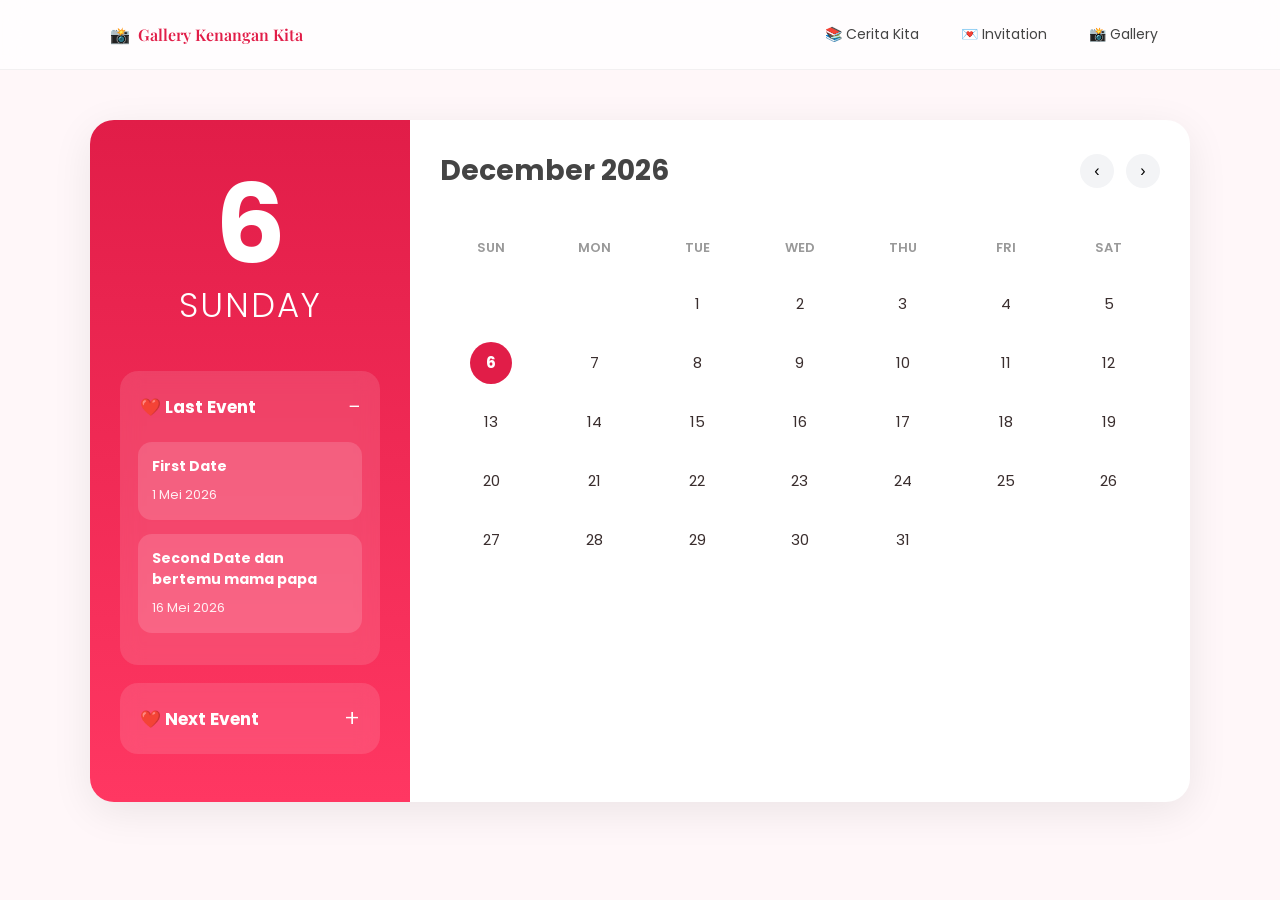
==== gallery.html @ 0f1ab936 "add gallery" ====
﻿<!DOCTYPE html>
<html lang="en">

<head>
    <meta charset="UTF-8">
    <meta name="viewport" content="width=device-width, initial-scale=1.0">
    <title>Gallery Kita</title>

    <link
        href="https://fonts.googleapis.com/css2?family=Crimson+Text:wght@400;600&family=Poppins:wght@300;400;500;600&family=Playfair+Display:wght@600&display=swap"
        rel="stylesheet">

    <style>
        :root {
            --bg: #fff7f9;
            --text: #3a2e2e;
            --accent: #22c55e;
        }

        * {
            box-sizing: border-box;
        }

        body {
            margin: 0;
            background: var(--bg);
            font-family: 'Crimson Text', serif;
            color: var(--text);
        }

        /* HEADER */
        .header {
            position: fixed;
            top: 0;
            width: 100%;
            height: 70px;
            z-index: 9999;

            backdrop-filter: blur(14px);
            background: rgba(255, 255, 255, 0.75);
            border-bottom: 1px solid rgba(0, 0, 0, 0.05);

            display: flex;
            justify-content: center;
            align-items: center;
            font-family: 'Playfair Display', serif;
        }

        .header-inner {
            width: 100%;
            max-width: 1100px;
            display: flex;
            align-items: center;
            justify-content: space-between;
            padding: 0 20px;
        }

        /* BRAND */
        .brand {
            font-size: 16px;
            font-weight: 600;
            color: #e11d48;
            display: flex;
            align-items: center;
            gap: 8px;
        }

        /* NAV */
        .nav {
            display: flex;
            gap: 18px;
        }

        .nav a {
            text-decoration: none;
            font-family: 'Poppins', sans-serif;
            font-size: 14px;
            color: #444;
            padding: 8px 12px;
            border-radius: 999px;
            transition: 0.3s ease;
        }

        .nav a:hover {
            background: #dcfce7;
            color: #e11d48;
        }

        /* HAMBURGER */
        .menu-toggle {
            display: none;
            font-size: 24px;
            cursor: pointer;
            color: #e11d48;
        }

        /* CALENDAR SECTION */
        .calendar-section {
            padding-top: 120px;
            display: flex;
            justify-content: center;
            padding-left: 20px;
            padding-right: 20px;
            padding-bottom: 50px;
        }

        .calendar-container {
            width: 100%;
            max-width: 1100px;
            background: white;
            border-radius: 24px;
            overflow: hidden;
            box-shadow:
                0 10px 40px rgba(0, 0, 0, 0.08);
            display: flex;
        }

        /* LEFT PANEL */
        .calendar-left {
            width: 320px;
            background: linear-gradient(180deg, #e11d48, #ff3762);
            color: white;
            padding: 30px;
            display: flex;
            flex-direction: column;
            justify-content: space-between;
        }

        .big-date {
            text-align: center;
            margin-top: 20px;
        }

        .big-date h1 {
            margin: 0;
            font-size: 110px;
            line-height: 1;
            font-family: 'Poppins', sans-serif;
        }

        .big-date span {
            font-size: 34px;
            font-family: 'Poppins', sans-serif;
            font-weight: 300;
            letter-spacing: 2px;
        }

        .event-box {
            margin-top: 40px;
        }

        .event-box h3 {
            margin-bottom: 16px;
            font-family: 'Poppins', sans-serif;
            font-size: 18px;
        }

        .event-item {
            background: rgba(255, 255, 255, 0.15);
            padding: 14px;
            border-radius: 14px;
            margin-bottom: 14px;
            font-family: 'Poppins', sans-serif;
        }

        .event-item strong {
            display: block;
            font-size: 14px;
            margin-bottom: 4px;
        }

        .event-item span {
            font-size: 13px;
            opacity: 0.9;
        }

        .create-event {
            margin-top: 40px;
            border-top: 1px solid rgba(255, 255, 255, 0.4);
            padding-top: 20px;
            display: flex;
            justify-content: space-between;
            align-items: center;
            font-family: 'Poppins', sans-serif;
        }

        .plus-btn {
            width: 34px;
            height: 34px;
            border-radius: 50%;
            border: 2px solid white;
            display: flex;
            align-items: center;
            justify-content: center;
            cursor: pointer;
            transition: 0.3s;
        }

        .plus-btn:hover {
            background: white;
            color: #e11d48;
        }

        /* RIGHT PANEL */
        .calendar-right {
            flex: 1;
            padding: 30px;
        }

        .calendar-top {
            display: flex;
            justify-content: space-between;
            align-items: center;
            margin-bottom: 30px;
            font-family: 'Poppins', sans-serif;
        }

        .calendar-top h2 {
            margin: 0;
            font-size: 28px;
            color: #444;
        }

        .month-nav {
            display: flex;
            gap: 12px;
            align-items: center;
        }

        .month-nav button {
            border: none;
            background: #f3f4f6;
            width: 34px;
            height: 34px;
            border-radius: 50%;
            cursor: pointer;
            font-size: 16px;
            transition: 0.3s;
        }

        .month-nav button:hover {
            background: #e11d48;
            color: white;
        }

        .weekdays,
        .days {
            display: grid;
            grid-template-columns: repeat(7, 1fr);
            text-align: center;
        }

        .weekdays div {
            padding: 16px 0;
            font-family: 'Poppins', sans-serif;
            font-size: 13px;
            font-weight: 600;
            color: #999;
        }

        .days div {
            padding: 18px 0;
            font-family: 'Poppins', sans-serif;
            font-size: 15px;
            position: relative;
            cursor: pointer;
            transition: 0.3s;
        }

        .days div:hover {
            color: #e11d48;
        }

        .today {
            width: 42px;
            height: 42px;
            background: #e11d48;
            color: white;
            border-radius: 50%;
            display: flex !important;
            justify-content: center;
            align-items: center;
            margin: auto;
            font-weight: bold;
        }

        .event-dot::after {
            content: '';
            width: 6px;
            height: 6px;
            background: #e11d48;
            border-radius: 50%;
            position: absolute;
            bottom: 10px;
            left: 50%;
            transform: translateX(-50%);
        }

        /* RESPONSIVE */
        @media (max-width: 768px) {

            .calendar-container {
                flex-direction: column;
            }

            .calendar-left {
                width: 100%;
            }

            .big-date h1 {
                font-size: 90px;
            }

            .calendar-right {
                padding: 20px;
            }

            .nav {
                position: absolute;
                top: 70px;
                right: 0;
                left: 0;

                background: rgba(255, 255, 255, 0.95);
                backdrop-filter: blur(10px);

                flex-direction: column;
                gap: 0;

                overflow: hidden;
                max-height: 0;
                transition: 0.3s ease;
            }

            .nav a {
                padding: 14px 20px;
                border-radius: 0;
                border-bottom: 1px solid rgba(0, 0, 0, 0.05);
            }

            .nav.active {
                max-height: 300px;
            }

            .menu-toggle {
                display: block;
            }
        }

        /* EVENT ACTIVE */
        .has-event {
            position: relative;
        }

        .has-event::after {
            content: '';
            width: 6px;
            height: 6px;
            background: #e11d48;
            border-radius: 50%;
            position: absolute;
            bottom: 8px;
            left: 50%;
            transform: translateX(-50%);
        }

        .has-event:hover {
            color: #e11d48;
            font-weight: 600;
        }

        /* MODAL */
        .event-modal {
            position: fixed;
            inset: 0;
            background: rgba(0, 0, 0, 0.45);
            display: flex;
            justify-content: center;
            align-items: center;
            z-index: 99999;

            opacity: 0;
            visibility: hidden;
            transition: 0.3s ease;
        }

        .event-modal.active {
            opacity: 1;
            visibility: visible;
        }

        .modal-content {
            width: 90%;
            max-width: 700px;
            background: white;
            border-radius: 24px;
            overflow: hidden;
            animation: popup 0.3s ease;
        }

        @keyframes popup {
            from {
                transform: scale(0.9);
                opacity: 0;
            }

            to {
                transform: scale(1);
                opacity: 1;
            }
        }

        .modal-header {
            background: linear-gradient(180deg, #e11d48, #ff3762);
            color: white;
            padding: 24px;
            position: relative;
        }

        .modal-header h2 {
            margin: 0;
            font-family: 'Poppins', sans-serif;
        }

        .modal-header p {
            margin-top: 8px;
            opacity: 0.9;
            font-family: 'Poppins', sans-serif;
        }

        .close-modal {
            position: absolute;
            top: 18px;
            right: 20px;
            font-size: 24px;
            cursor: pointer;
        }

        .modal-body {
            padding: 24px;
        }

        /* CAROUSEL */
        .carousel {
            position: relative;
            width: 100%;
            margin-top: 20px;
            overflow: hidden;
            border-radius: 18px;
        }

        .carousel-track {
            display: flex;
            transition: transform 0.4s ease;
        }

        .carousel-slide {
            min-width: 100%;
        }

        .carousel-slide img,
        .carousel-slide video {
            width: 100%;
            height: 420px;
            display: block;
            border-radius: 18px;
        }

        .carousel-btn {
            position: absolute;
            top: 50%;
            transform: translateY(-50%);
            width: 42px;
            height: 42px;
            border: none;
            border-radius: 50%;
            background: rgba(255, 255, 255, 0.85);
            cursor: pointer;
            font-size: 20px;
            z-index: 10;
            transition: 0.3s;
        }

        .carousel-btn:hover {
            background: white;
        }

        .carousel-prev {
            left: 14px;
        }

        .carousel-next {
            right: 14px;
        }

        .carousel-indicators {
            display: flex;
            justify-content: center;
            gap: 8px;
            margin-top: 14px;
        }

        .carousel-dot {
            width: 10px;
            height: 10px;
            border-radius: 50%;
            background: #ddd;
            cursor: pointer;
            transition: 0.3s;
        }

        .carousel-dot.active {
            background: #e11d48;
        }

        .media-landscape {
            width: 100%;
            height: 420px;
            object-fit: cover;
        }

        .media-portrait {
            width: 100%;
            height: 420px;
            object-fit: contain;
            background: #111;
            padding: 10px;
        }

        @media (max-width: 768px) {

            .media-landscape,
            .media-portrait {
                height: 260px;
            }
        }

        @media (max-width: 768px) {

            .carousel-slide img,
            .carousel-slide video {
                height: 260px;
            }
        }

        /* ACCORDION */
        .accordion-group {
            margin-top: 40px;
        }

        .accordion-item {
            margin-bottom: 18px;
            border-radius: 18px;
            overflow: hidden;
            background: rgba(255, 255, 255, 0.12);
            backdrop-filter: blur(10px);
        }

        .accordion-header {
            padding: 18px 20px;
            display: flex;
            justify-content: space-between;
            align-items: center;
            cursor: pointer;
            font-family: 'Poppins', sans-serif;
            transition: 0.3s ease;
        }

        .accordion-header:hover {
            background: rgba(255, 255, 255, 0.08);
        }

        .accordion-header h3 {
            margin: 0;
            font-size: 17px;
        }

        .accordion-header span {
            font-size: 24px;
            font-weight: 300;
        }

        .accordion-content {
            max-height: 0;
            overflow: hidden;
            transition: 0.4s ease;
            padding: 0 18px;
        }

        .accordion-item.active .accordion-content {
            max-height: 500px;
            padding: 0 18px 18px;
        }

        .accordion-item.active .accordion-header span {
            content: "−";
        }
    </style>
</head>

<body>

    <div class="header">
        <div class="header-inner">

            <div class="brand">
                📸 <span>Gallery Kenangan Kita</span>
            </div>

            <div class="nav">
                <a href="index.html">📚 Cerita Kita</a>
                <a href="https://almayrizqd.github.io" target="_blank">💌 Invitation</a>
                <a href="gallery.html">📸 Gallery</a>
            </div>

            <div class="menu-toggle" id="menuToggle">☰</div>
        </div>
    </div>

    <!-- CALENDAR -->
    <section class="calendar-section">

        <div class="calendar-container">

            <!-- LEFT -->
            <div class="calendar-left">

                <div>
                    <div class="big-date">
                        <h1 id="todayDate">27</h1>
                        <span id="todayDay">THURSDAY</span>
                    </div>

                    <!-- ACCORDION -->
                    <div class="accordion-group">

                        <!-- LAST EVENT -->
                        <div class="accordion-item active">

                            <div class="accordion-header">
                                <h3>❤️ Last Event</h3>
                                <span>−</span>
                            </div>

                            <div class="accordion-content">

                                <div class="event-item">
                                    <strong>First Date</strong>
                                    <span>1 Mei 2026</span>
                                </div>

                                <div class="event-item">
                                    <strong>Second Date dan bertemu mama papa</strong>
                                    <span>16 Mei 2026</span>
                                </div>

                            </div>

                        </div>

                        <!-- NEXT EVENT -->
                        <div class="accordion-item">

                            <div class="accordion-header">
                                <h3>❤️ Next Event</h3>
                                <span>+</span>
                            </div>

                            <div class="accordion-content">

                                <div class="event-item">
                                    <strong>Ketemu Mama Papa</strong>
                                    <span>30/31 Mei 2026</span>
                                </div>

                                <div class="event-item">
                                    <strong>Aquarium Date</strong>
                                    <span>22 Juni 2026</span>
                                </div>

                                <div class="event-item">
                                    <strong>Tracking</strong>
                                    <span>Belum ditentukan</span>
                                </div>

                            </div>

                        </div>

                    </div>
                </div>

            </div>

            <!-- RIGHT -->
            <div class="calendar-right">

                <div class="calendar-top">
                    <h2 id="monthYear"></h2>

                    <div class="month-nav">
                        <button id="prevBtn">‹</button>
                        <button id="nextBtn">›</button>
                    </div>
                </div>

                <div class="weekdays">
                    <div>SUN</div>
                    <div>MON</div>
                    <div>TUE</div>
                    <div>WED</div>
                    <div>THU</div>
                    <div>FRI</div>
                    <div>SAT</div>
                </div>

                <div class="days" id="calendarDays"></div>

            </div>

        </div>

    </section>

    <!-- EVENT MODAL -->
    <div class="event-modal" id="eventModal">

        <div class="modal-content">

            <div class="modal-header">
                <span class="close-modal" id="closeModal">✕</span>

                <h2 id="modalTitle">Event Title</h2>
                <p id="modalDate">Tanggal Event</p>
            </div>

            <div class="modal-body">

                <p id="modalDescription">
                    Deskripsi event
                </p>

                <div class="carousel">

                    <button class="carousel-btn carousel-prev" id="prevSlide">‹</button>

                    <div class="carousel-track" id="modalGallery"></div>

                    <button class="carousel-btn carousel-next" id="nextSlide">›</button>

                </div>

                <div class="carousel-indicators" id="carouselIndicators"></div>

            </div>

        </div>

    </div>

    <script>
        const menuToggle = document.getElementById("menuToggle");
        const nav = document.querySelector(".nav");

        menuToggle.addEventListener("click", () => {
            nav.classList.toggle("active");
        });

        // CALENDAR
        const monthYear = document.getElementById("monthYear");
        const calendarDays = document.getElementById("calendarDays");

        const todayDate = document.getElementById("todayDate");
        const todayDay = document.getElementById("todayDay");

        const prevBtn = document.getElementById("prevBtn");
        const nextBtn = document.getElementById("nextBtn");

        const months = [
            "January", "February", "March", "April", "May", "June",
            "July", "August", "September", "October", "November", "December"
        ];

        const daysName = [
            "SUNDAY", "MONDAY", "TUESDAY", "WEDNESDAY",
            "THURSDAY", "FRIDAY", "SATURDAY"
        ];

        let currentDate = new Date();

        // MODAL
        const eventModal = document.getElementById("eventModal");
        const closeModal = document.getElementById("closeModal");

        const modalTitle = document.getElementById("modalTitle");
        const modalDate = document.getElementById("modalDate");
        const modalDescription = document.getElementById("modalDescription");
        const modalGallery = document.getElementById("modalGallery");

        let currentSlide = 0;

        function openEventModal(eventData) {

            modalTitle.innerText = eventData.title;
            modalDate.innerText = eventData.date;
            modalDescription.innerText = eventData.description;

            modalGallery.innerHTML = "";
            carouselIndicators.innerHTML = "";

            currentSlide = 0;

            eventData.images.forEach((item, index) => {

                const slide = document.createElement("div");
                slide.classList.add("carousel-slide");

                const orientationClass =
                    item.orientation === "portrait"
                        ? "media-portrait"
                        : "media-landscape";

                if (item.type === "image") {

                    slide.innerHTML = `
            <img
                src="${item.src}"
                class="${orientationClass}"
                alt=""
            >
        `;

                } else if (item.type === "video") {

                    slide.innerHTML = `
            <video
                controls
                class="${orientationClass}"
            >
                <source src="${item.src}" type="video/mp4">
            </video>
        `;
                }

                modalGallery.appendChild(slide);

                // INDICATOR
                const dot = document.createElement("div");
                dot.classList.add("carousel-dot");

                if (index === 0) {
                    dot.classList.add("active");
                }

                dot.addEventListener("click", () => {
                    currentSlide = index;
                    updateCarousel();
                });

                carouselIndicators.appendChild(dot);
            });

            updateCarousel();

            eventModal.classList.add("active");
        }

        closeModal.addEventListener("click", () => {
            eventModal.classList.remove("active");
        });

        eventModal.addEventListener("click", (e) => {
            if (e.target === eventModal) {
                eventModal.classList.remove("active");
            }
        });

        // ACCORDION
        const accordionItems = document.querySelectorAll(".accordion-item");

        accordionItems.forEach(item => {

            const header = item.querySelector(".accordion-header");
            const icon = header.querySelector("span");

            header.addEventListener("click", () => {

                item.classList.toggle("active");

                if (item.classList.contains("active")) {
                    icon.innerText = "−";
                } else {
                    icon.innerText = "+";
                }
            });

        });

        const prevSlide = document.getElementById("prevSlide");
        const nextSlide = document.getElementById("nextSlide");
        const carouselIndicators = document.getElementById("carouselIndicators");

        function updateCarousel() {

            modalGallery.style.transform =
                `translateX(-${currentSlide * 100}%)`;

            const dots = document.querySelectorAll(".carousel-dot");

            dots.forEach(dot => dot.classList.remove("active"));

            if (dots[currentSlide]) {
                dots[currentSlide].classList.add("active");
            }
        }

        prevSlide.addEventListener("click", () => {

            const totalSlides =
                document.querySelectorAll(".carousel-slide").length;

            currentSlide--;

            if (currentSlide < 0) {
                currentSlide = totalSlides - 1;
            }

            updateCarousel();
        });

        nextSlide.addEventListener("click", () => {

            const totalSlides =
                document.querySelectorAll(".carousel-slide").length;

            currentSlide++;

            if (currentSlide >= totalSlides) {
                currentSlide = 0;
            }

            updateCarousel();
        });

        function renderCalendar() {

            const year = currentDate.getFullYear();
            const month = currentDate.getMonth();

            monthYear.innerText = `${months[month]} ${year}`;

            const firstDay = new Date(year, month, 1).getDay();
            const lastDate = new Date(year, month + 1, 0).getDate();

            calendarDays.innerHTML = "";

            for (let i = 0; i < firstDay; i++) {
                const blank = document.createElement("div");
                calendarDays.appendChild(blank);
            }

            for (let day = 1; day <= lastDate; day++) {

                const dayDiv = document.createElement("div");
                dayDiv.innerText = day;

                const today = new Date();

                if (
                    day === today.getDate() &&
                    month === today.getMonth() &&
                    year === today.getFullYear()
                ) {
                    dayDiv.classList.add("today");
                }

                const events = {
                    "2026-05-01": {
                        title: "First Date ❤️",
                        date: "1 Mei 2026",
                        description: "First Date Kitaa 💕",
                        images: [
                            {
                                type: "image",
                                src: "/images/ketemu1.jpeg",
                                orientation: "landscape",
                            },
                            {
                                type: "image",
                                src: "/images/ketemu2.jpeg",
                                orientation: "landscape",
                            },
                            {
                                type: "image",
                                src: "/images/ketemu3.jpeg",
                                orientation: "landscape",
                            },
                            {
                                type: "image",
                                src: "/images/ketemu4.jpeg",
                                orientation: "portrait",
                            },
                            {
                                type: "image",
                                src: "/images/ketemu5.jpeg",
                                orientation: "portrait",
                            },
                            {
                                type: "image",
                                src: "/images/ketemu6.jpeg",
                                orientation: "portrait",
                            },
                            {
                                type: "image",
                                src: "/images/ketemu7.jpeg",
                                orientation: "portrait",
                            },
                            {
                                type: "video",
                                src: "/images/video1.mp4",
                                orientation: "portrait",
                            },
                            {
                                type: "video",
                                src: "/images/video2.mp4",
                                orientation: "landscape",
                            }
                        ]
                    },
                    "2026-05-16": {
                        title: "Ketemu Mama Papa ❤️",
                        date: "16 Mei 2026",
                        description: "Ketemu mama papa dan second date kitaa 💕",
                        images: [
                            {
                                type: "image",
                                src: "/images/ketemu2-1.jpeg",
                                orientation: "landscape",
                            },
                            {
                                type: "image",
                                src: "/images/ketemu2-2.jpeg",
                                orientation: "landscape",
                            },
                            {
                                type: "image",
                                src: "/images/ketemu2-3.jpeg",
                                orientation: "landscape",
                            },
                            {
                                type: "image",
                                src: "/images/ketemu2-4.jpeg",
                                orientation: "portrait",
                            },
                            {
                                type: "image",
                                src: "/images/ketemu2-5.jpeg",
                                orientation: "portrait",
                            },
                            {
                                type: "image",
                                src: "/images/ketemu2-6.jpeg",
                                orientation: "portrait",
                            },
                            {
                                type: "image",
                                src: "/images/ketemu2-7.jpeg",
                                orientation: "landscape",
                            },
                            {
                                type: "image",
                                src: "/images/ketemu2-8.jpeg",
                                orientation: "portrait",
                            },
                            {
                                type: "image",
                                src: "/images/ketemu2-9.jpeg",
                                orientation: "portrait",
                            },
                            {
                                type: "image",
                                src: "/images/ketemu2-10.jpeg",
                                orientation: "portrait",
                            },
                            {
                                type: "image",
                                src: "/images/ketemu2-11.jpeg",
                                orientation: "landscape",
                            },
                            {
                                type: "video",
                                src: "/images/ketemu2-12.mp4",
                                orientation: "portrait",
                            },
                        ]
                    },
                    "2026-05-30": {
                        title: "Ketemu Mama Papa ❤️",
                        date: "30 Mei 2026",
                        description: "Coming Soon yaahhh sayang 💕",
                        images: [
                        ]
                    },

                    "2026-06-22": {
                        title: "Aquarium Date 🐠",
                        date: "22 Juni 2026",
                        description: "Coming Soon yaahhh sayang 💕",
                        images: [

                        ]
                    }
                };

                const fullDate =
                    `${year}-${String(month + 1).padStart(2, '0')}-${String(day).padStart(2, '0')}`;

                if (events[fullDate]) {

                    dayDiv.classList.add("has-event");

                    dayDiv.addEventListener("click", () => {
                        openEventModal(events[fullDate]);
                    });
                }

                calendarDays.appendChild(dayDiv);
            }

            // LEFT BIG DATE
            const today = new Date();

            todayDate.innerText = today.getDate();
            todayDay.innerText = daysName[today.getDay()];
        }

        prevBtn.addEventListener("click", () => {
            currentDate.setMonth(currentDate.getMonth() - 1);
            renderCalendar();
        });

        nextBtn.addEventListener("click", () => {
            currentDate.setMonth(currentDate.getMonth() + 1);
            renderCalendar();
        });

        renderCalendar();
    </script>

</body>

</html>
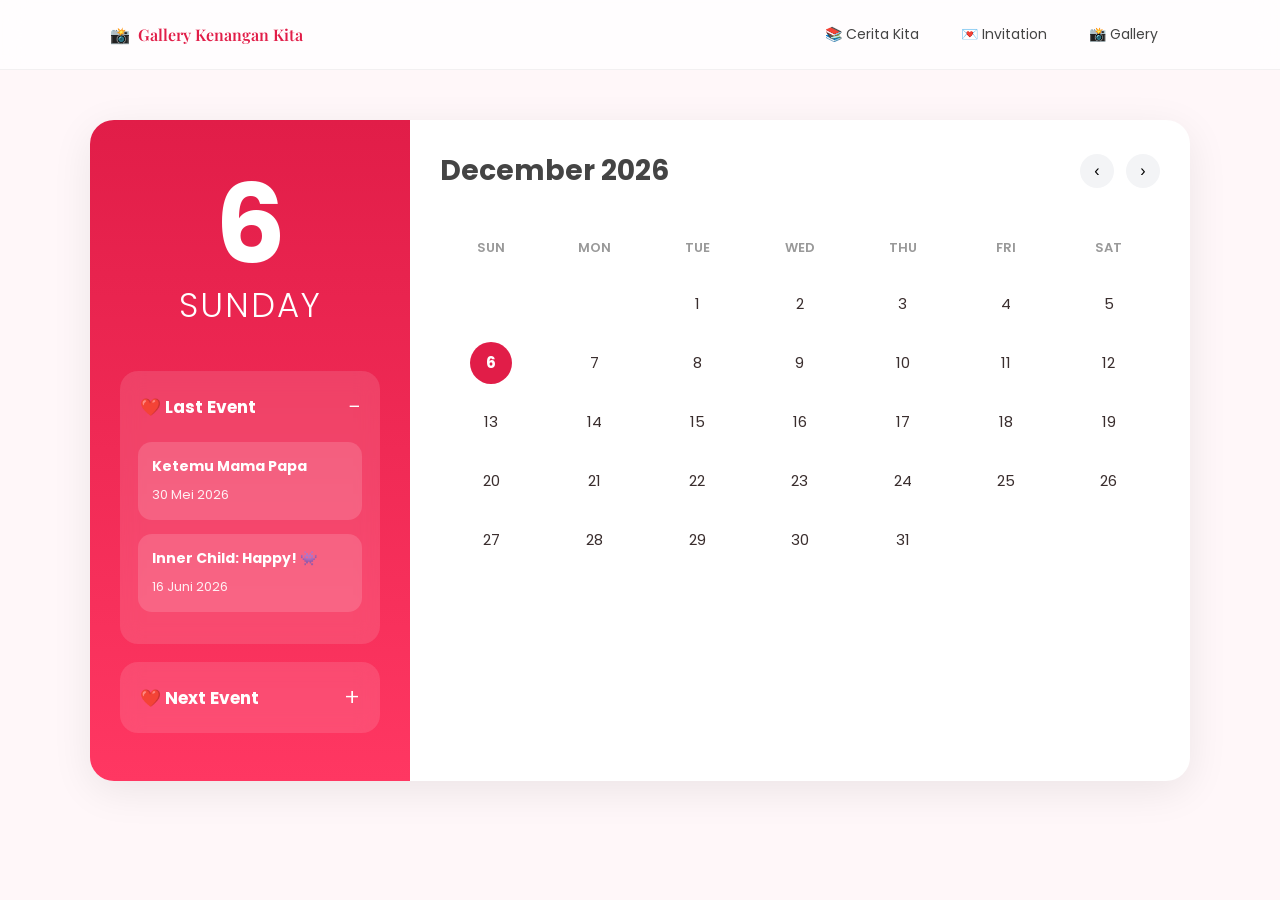
==== commit f7439dc7: "update novel" ====
--- a/gallery.html
+++ b/gallery.html
@@ -645,13 +645,13 @@
                             <div class="accordion-content">
 
                                 <div class="event-item">
-                                    <strong>First Date</strong>
-                                    <span>1 Mei 2026</span>
+                                    <strong>Ketemu Mama Papa</strong>
+                                    <span>30 Mei 2026</span>
                                 </div>
 
                                 <div class="event-item">
-                                    <strong>Second Date dan bertemu mama papa</strong>
-                                    <span>16 Mei 2026</span>
+                                    <strong>Inner Child: Happy! 👾</strong>
+                                    <span>16 Juni 2026</span>
                                 </div>
 
                             </div>
@@ -669,18 +669,8 @@
                             <div class="accordion-content">
 
                                 <div class="event-item">
-                                    <strong>Ketemu Mama Papa</strong>
-                                    <span>30/31 Mei 2026</span>
-                                </div>
-
-                                <div class="event-item">
-                                    <strong>Aquarium Date</strong>
-                                    <span>22 Juni 2026</span>
-                                </div>
-
-                                <div class="event-item">
-                                    <strong>Tracking</strong>
-                                    <span>Belum ditentukan</span>
+                                    <strong>Counting the Days to Jungleland! 🎡</strong>
+                                    <span>27 Juni 2026</span>
                                 </div>
 
                             </div>
@@ -1097,15 +1087,132 @@
                     "2026-05-30": {
                         title: "Ketemu Mama Papa ❤️",
                         date: "30 Mei 2026",
-                        description: "Coming Soon yaahhh sayang 💕",
+                        description: "Ketemu keluarga aku di Summarecon Mall Bekasi 💕",
                         images: [
+                            {
+                                type: "image",
+                                src: "/images/ketemu3-1.jpeg",
+                                orientation: "portrait",
+                            },
+                            {
+                                type: "image",
+                                src: "/images/ketemu3-2.jpeg",
+                                orientation: "portrait",
+                            },
+                            {
+                                type: "image",
+                                src: "/images/ketemu3-3.jpeg",
+                                orientation: "portrait",
+                            },
+                            {
+                                type: "image",
+                                src: "/images/ketemu3-4.jpeg",
+                                orientation: "portrait",
+                            },
                         ]
                     },
+                    "2026-06-16": {
+                        title: "Inner Child: Happy! 👾",
+                        date: "16 Juni 2026",
+                        description: "Maaciiii yaaa sayangggg udah selalu punya cara buat nurutin inner child-kuu. Definisi bahagia itu sesimpel main bareng kamu xixixi",
+                        images: [
+                            {
+                                type: "image",
+                                src: "/images/ketemu4-1.jpeg",
+                                orientation: "portrait",
+                            },
+                            {
+                                type: "image",
+                                src: "/images/ketemu4-2.jpeg",
+                                orientation: "landscape",
+                            },
+                            {
+                                type: "image",
+                                src: "/images/ketemu4-3.jpeg",
+                                orientation: "portrait",
+                            },
+                            {
+                                type: "image",
+                                src: "/images/ketemu4-4.jpeg",
+                                orientation: "portrait",
+                            },
+                            {
+                                type: "image",
+                                src: "/images/ketemu4-5.jpeg",
+                                orientation: "portrait",
+                            },
+                            {
+                                type: "image",
+                                src: "/images/ketemu4-6.jpeg",
+                                orientation: "portrait",
+                            },
+                            {
+                                type: "image",
+                                src: "/images/ketemu4-7.jpeg",
+                                orientation: "portrait",
+                            },
+                            {
+                                type: "image",
+                                src: "/images/ketemu4-8.jpeg",
+                                orientation: "portrait",
+                            },
+                            {
+                                type: "image",
+                                src: "/images/ketemu4-9.jpeg",
+                                orientation: "portrait",
+                            },
+                            {
+                                type: "image",
+                                src: "/images/ketemu4-10.jpeg",
+                                orientation: "portrait",
+                            },
+                            {
+                                type: "image",
+                                src: "/images/ketemu4-11.jpeg",
+                                orientation: "portrait",
+                            },
+                            {
+                                type: "image",
+                                src: "/images/ketemu4-12.jpeg",
+                                orientation: "portrait",
+                            },
+                            {
+                                type: "image",
+                                src: "/images/ketemu4-13.jpeg",
+                                orientation: "portrait",
+                            },
+                            {
+                                type: "image",
+                                src: "/images/ketemu4-14.jpeg",
+                                orientation: "portrait",
+                            },
+                            {
+                                type: "image",
+                                src: "/images/ketemu4-15.jpeg",
+                                orientation: "portrait",
+                            },
+                            {
+                                type: "image",
+                                src: "/images/ketemu4-16.jpeg",
+                                orientation: "portrait",
+                            },
+                            {
+                                type: "image",
+                                src: "/images/ketemu4-17.jpeg",
+                                orientation: "landscape",
+                            },
+                            {
+                                type: "video",
+                                src: "/images/video3.mp4",
+                                orientation: "landscape",
+                            },
+                        ]
+                    },
 
                     "2026-06-22": {
-                        title: "Aquarium Date 🐠",
+                        title: "Counting the Days to Jungleland! 🎡",
                         date: "22 Juni 2026",
-                        description: "Coming Soon yaahhh sayang 💕",
+                        description: "Menghitung hari buat seru-seruan bareng favoritku. *Can't wait to make unforgettable memories with you here* 💕",
                         images: [
 
                         ]
